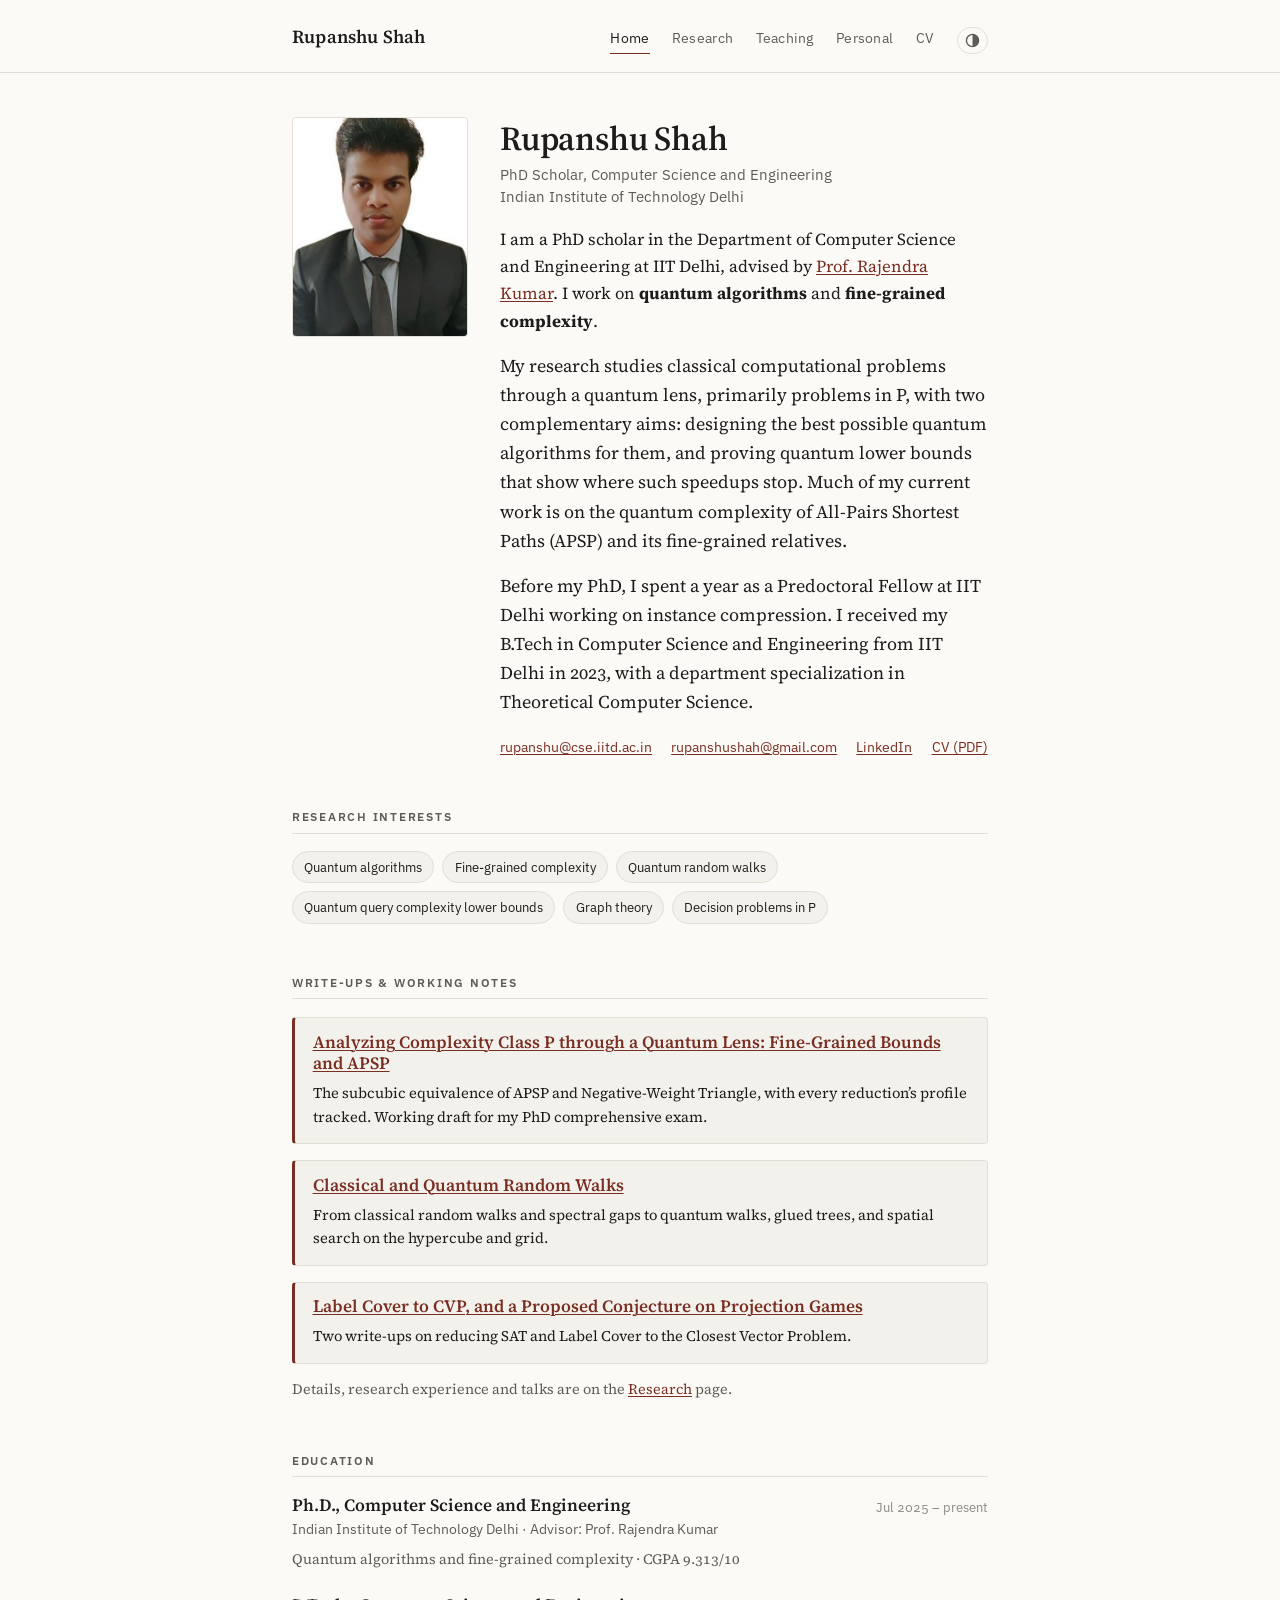
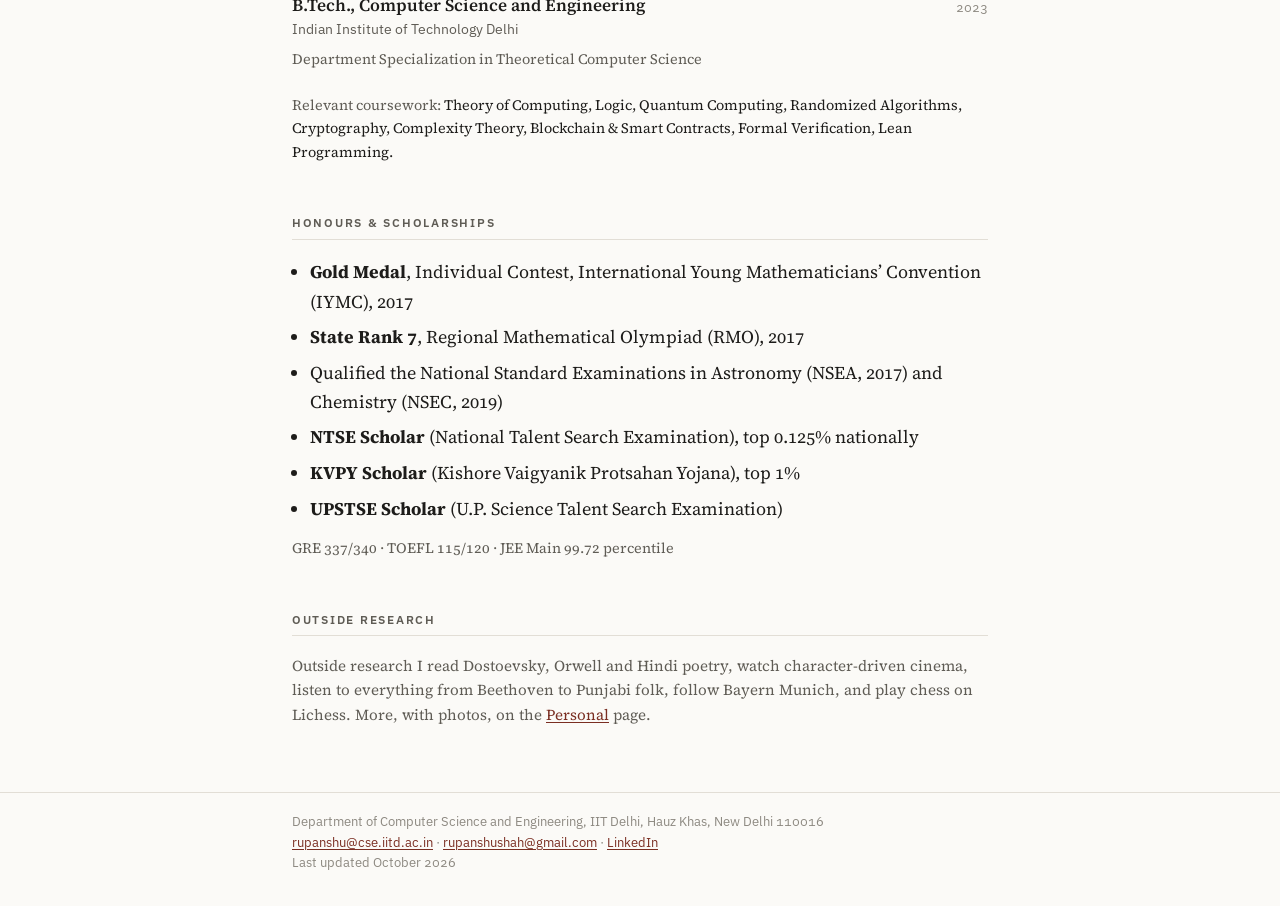
==== index.html @ e9de54a0 "Add light/dark toggle" ====
<!doctype html>
<html lang="en">
<head>
  <meta charset="utf-8">
  <meta name="viewport" content="width=device-width, initial-scale=1">
  <title>Rupanshu Shah</title>
  <meta name="description" content="Rupanshu Shah — PhD scholar in Computer Science and Engineering at IIT Delhi, working on quantum algorithms and fine-grained complexity.">
  <link rel="preconnect" href="https://fonts.googleapis.com">
  <link rel="preconnect" href="https://fonts.gstatic.com" crossorigin>
  <link href="https://fonts.googleapis.com/css2?family=IBM+Plex+Sans:wght@400;500;600&family=Source+Serif+4:ital,opsz,wght@0,8..60,400;0,8..60,600;1,8..60,400&display=swap" rel="stylesheet">
  <link rel="stylesheet" href="style.css">
    <script>
    try { var t = localStorage.getItem('theme'); if (t) document.documentElement.setAttribute('data-theme', t); } catch (e) {}
    function toggleTheme() {
      var root = document.documentElement;
      var now = root.getAttribute('data-theme') ||
        (window.matchMedia('(prefers-color-scheme: dark)').matches ? 'dark' : 'light');
      var next = (now === 'dark') ? 'light' : 'dark';
      root.setAttribute('data-theme', next);
      try { localStorage.setItem('theme', next); } catch (e) {}
    }
  </script>
</head>
<body>

<header class="site-header">
  <div class="wrap">
    <a class="site-name" href="index.html">Rupanshu Shah</a>
    <nav class="site-nav" aria-label="Main">
      <a href="index.html" aria-current="page">Home</a>
      <a href="research.html">Research</a>
      <a href="teaching.html">Teaching</a>
      <a href="personal.html">Personal</a>
      <a href="https://drive.google.com/file/d/106u8pG3OrUoVpdSYfX71KUz9zcM5SKd-/view?usp=sharing">CV</a>
            <button class="theme-toggle" type="button" onclick="toggleTheme()" aria-label="Switch between light and dark mode" title="Light / dark"><svg width="15" height="15" viewBox="0 0 16 16" aria-hidden="true"><circle cx="8" cy="8" r="6.5" fill="none" stroke="currentColor" stroke-width="1.5"/><path d="M8 1.5a6.5 6.5 0 0 1 0 13z" fill="currentColor"/></svg></button>
    </nav>
  </div>
</header>

<main class="wrap">

  <!-- ============ Intro ============ -->
  <section class="intro" aria-label="Introduction">
    <div class="photo">
      <!-- TODO: save a professional photo as photo.jpg in this folder (portrait, roughly 4:5). -->
      <img src="photo.jpg" alt="Portrait of Rupanshu Shah" onerror="this.remove()">
      <span class="photo-fallback">Photo<br>(photo.jpg)</span>
    </div>

    <div>
      <h1>Rupanshu Shah</h1>
      <p class="role">
        PhD Scholar, Computer Science and Engineering<br>
        Indian Institute of Technology Delhi
      </p>

      <p class="lede">
        I am a PhD scholar in the Department of Computer Science and Engineering at
        IIT Delhi, advised by <a href="https://k-rajendra.github.io/">Prof. Rajendra Kumar</a>.
        I work on <strong>quantum algorithms</strong> and <strong>fine-grained complexity</strong>.
      </p>
      <p>
        My research studies classical computational problems through a quantum lens,
        primarily problems in P, with two complementary aims: designing the best possible
        quantum algorithms for them, and proving quantum lower bounds that show where such
        speedups stop. Much of my current work is on the quantum complexity of
        All-Pairs Shortest Paths (APSP) and its fine-grained relatives.
      </p>
      <p>
        Before my PhD, I spent a year as a Predoctoral Fellow at IIT Delhi working on
        instance compression. I received my B.Tech in Computer Science and Engineering
        from IIT Delhi in 2023, with a department specialization in Theoretical Computer Science.
      </p>

      <ul class="contact-links">
        <li><a href="mailto:rupanshu@cse.iitd.ac.in">rupanshu@cse.iitd.ac.in</a></li>
        <li><a href="mailto:rupanshushah@gmail.com">rupanshushah@gmail.com</a></li>
        <li><a href="https://www.linkedin.com/in/rupanshu-shah">LinkedIn</a></li>
        <li><a href="https://drive.google.com/file/d/106u8pG3OrUoVpdSYfX71KUz9zcM5SKd-/view?usp=sharing">CV (PDF)</a></li>
      </ul>
    </div>
  </section>

  <!-- ============ Research interests ============ -->
  <section aria-labelledby="interests-h">
    <h2 id="interests-h">Research Interests</h2>
    <ul class="tags">
      <li>Quantum algorithms</li>
      <li>Fine-grained complexity</li>
      <li>Quantum random walks</li>
      <li>Quantum query complexity lower bounds</li>
      <li>Graph theory</li>
      <li>Decision problems in P</li>
    </ul>
  </section>

  <!-- ============ Write-ups (short; full versions on research.html) ============ -->
  <section aria-labelledby="writeups-h">
    <h2 id="writeups-h">Write-ups &amp; Working Notes</h2>
    <ul class="writeups compact">
      <li class="writeup">
        <h3><a href="files/apsp-fine-grained-bounds.pdf">Analyzing Complexity Class P through a Quantum Lens: Fine-Grained Bounds and APSP</a></h3>
        <p>The subcubic equivalence of APSP and Negative-Weight Triangle, with every reduction’s profile tracked. Working draft for my PhD comprehensive exam.</p>
      </li>
      <li class="writeup">
        <h3><a href="files/classical-and-quantum-random-walks.pdf">Classical and Quantum Random Walks</a></h3>
        <p>From classical random walks and spectral gaps to quantum walks, glued trees, and spatial search on the hypercube and grid.</p>
      </li>
      <li class="writeup">
        <h3><a href="research.html#instance-compression">Label Cover to CVP, and a Proposed Conjecture on Projection Games</a></h3>
        <p>Two write-ups on reducing SAT and Label Cover to the Closest Vector Problem.</p>
      </li>
    </ul>
    <p class="small muted" style="margin-top:.9rem">
      Details, research experience and talks are on the <a href="research.html">Research</a> page.
    </p>
  </section>

  <!-- ============ Education ============ -->
  <section aria-labelledby="education-h">
    <h2 id="education-h">Education</h2>
    <ol class="entries">
      <li class="entry">
        <div>
          <h3>Ph.D., Computer Science and Engineering</h3>
          <p class="where">Indian Institute of Technology Delhi · Advisor: Prof. Rajendra Kumar</p>
          <p class="small muted">Quantum algorithms and fine-grained complexity · CGPA 9.313/10</p>
        </div>
        <span class="when">Jul 2025 – present</span>
      </li>
      <li class="entry">
        <div>
          <h3>B.Tech., Computer Science and Engineering</h3>
          <p class="where">Indian Institute of Technology Delhi</p>
          <p class="small muted">Department Specialization in Theoretical Computer Science</p>
        </div>
        <span class="when">2023</span>
      </li>
    </ol>

    <p class="small" style="margin-top:1.4rem">
      <span class="muted">Relevant coursework:</span>
      Theory of Computing, Logic, Quantum Computing, Randomized Algorithms, Cryptography,
      Complexity Theory, Blockchain &amp; Smart Contracts, Formal Verification, Lean Programming.
    </p>
  </section>

  <!-- ============ Honours ============ -->
  <section aria-labelledby="honours-h">
    <h2 id="honours-h">Honours &amp; Scholarships</h2>
    <ul class="plain">
      <li><strong>Gold Medal</strong>, Individual Contest, International Young Mathematicians’ Convention (IYMC), 2017</li>
      <li><strong>State Rank 7</strong>, Regional Mathematical Olympiad (RMO), 2017</li>
      <li>Qualified the National Standard Examinations in Astronomy (NSEA, 2017) and Chemistry (NSEC, 2019)</li>
      <li><strong>NTSE Scholar</strong> (National Talent Search Examination), top 0.125% nationally</li>
      <li><strong>KVPY Scholar</strong> (Kishore Vaigyanik Protsahan Yojana), top 1%</li>
      <li><strong>UPSTSE Scholar</strong> (U.P. Science Talent Search Examination)</li>
    </ul>
    <p class="small muted" style="margin-top:.9rem">
      GRE 337/340 · TOEFL 115/120 · JEE Main 99.72 percentile
    </p>
  </section>

  <!-- ============ Outside research (kept brief) ============ -->
  <section class="interests" aria-labelledby="outside-h">
    <h2 id="outside-h">Outside Research</h2>
    <p>
      Outside research I read Dostoevsky, Orwell and Hindi poetry, watch character-driven cinema,
      listen to everything from Beethoven to Punjabi folk, follow Bayern Munich, and play chess on Lichess.
      More, with photos, on the <a href="personal.html">Personal</a> page.
    </p>
  </section>

</main>

<footer class="site-footer">
  <div class="wrap">
    Department of Computer Science and Engineering, IIT Delhi, Hauz Khas, New Delhi 110016<br>
    <a href="mailto:rupanshu@cse.iitd.ac.in">rupanshu@cse.iitd.ac.in</a> ·
    <a href="mailto:rupanshushah@gmail.com">rupanshushah@gmail.com</a> ·
    <a href="https://www.linkedin.com/in/rupanshu-shah">LinkedIn</a>
    <!-- TODO: update the date below whenever you edit the site -->
    <br>Last updated October 2026
  </div>
</footer>

</body>
</html>
---- style.css ----
/* ==========================================================
   Rupanshu Shah — academic site
   One stylesheet shared by index.html, research.html, teaching.html
   ========================================================== */

:root {
  --bg: #fbfaf7;
  --surface: #f3f1ec;
  --text: #1d1c1a;
  --muted: #5f5c55;
  --faint: #8d8981;
  --rule: #e2ded6;
  --accent: #7a2e22;        /* deep oxblood */
  --accent-soft: #f2e6e2;
  --todo: #b45309;
  --serif: "Source Serif 4", "Source Serif Pro", Georgia, "Times New Roman", serif;
  --sans: "IBM Plex Sans", -apple-system, "Segoe UI", Helvetica, Arial, sans-serif;
  --mono: "IBM Plex Mono", ui-monospace, Menlo, Consolas, monospace;
}

@media (prefers-color-scheme: dark) {
  :root[data-theme="dark"] {
    --bg: #161514;
    --surface: #1f1e1c;
    --text: #e9e6e0;
    --muted: #aaa59c;
    --faint: #7c776f;
    --rule: #34322e;
    --accent: #e09a8b;
    --accent-soft: #2c211e;
    --todo: #f0a54a;
}

@media (prefers-color-scheme: dark) {
  :root:not([data-theme="light"]) {
    --bg: #161514;
    --surface: #1f1e1c;
    --text: #e9e6e0;
    --muted: #aaa59c;
    --faint: #7c776f;
    --rule: #34322e;
    --accent: #e09a8b;
    --accent-soft: #2c211e;
    --todo: #f0a54a;
  }
}
}

*, *::before, *::after { box-sizing: border-box; }

html { -webkit-text-size-adjust: 100%; }

body {
  margin: 0;
  background: var(--bg);
  color: var(--text);
  font-family: var(--serif);
  font-size: 18px;
  line-height: 1.62;
  font-feature-settings: "kern", "liga", "onum";
}

.wrap {
  max-width: 46rem;
  margin: 0 auto;
  padding-left: 1.25rem;
  padding-right: 1.25rem;
}

/* ---------- Header / navigation ---------- */

.site-header {
  border-bottom: 1px solid var(--rule);
}
.site-header .wrap {
  display: flex;
  flex-wrap: wrap;
  align-items: baseline;
  justify-content: space-between;
  gap: .5rem 1.5rem;
  padding-top: 1.4rem;
  padding-bottom: 1.1rem;
}
.site-name {
  font-family: var(--serif);
  font-size: 1.15rem;
  font-weight: 600;
  letter-spacing: .01em;
  color: var(--text);
  text-decoration: none;
}
.site-nav {
  display: flex;
  flex-wrap: wrap;
  gap: .25rem 1.4rem;
  font-family: var(--sans);
  font-size: .85rem;
  letter-spacing: .02em;
}
.site-nav a {
  color: var(--muted);
  text-decoration: none;
  padding-bottom: 2px;
  border-bottom: 1px solid transparent;
}
.site-nav a:hover { color: var(--text); }
.site-nav a[aria-current="page"] {
  color: var(--text);
  border-bottom-color: var(--accent);
}

/* ---------- Typography ---------- */

main { padding: 2.75rem 0 3rem; }

h1, h2, h3 { font-weight: 600; line-height: 1.25; }

h1 {
  font-size: 2.1rem;
  margin: 0 0 .35rem;
  letter-spacing: -.005em;
}

h2 {
  font-family: var(--sans);
  font-size: .78rem;
  font-weight: 600;
  text-transform: uppercase;
  letter-spacing: .14em;
  color: var(--muted);
  margin: 3.2rem 0 1.1rem;
  padding-bottom: .5rem;
  border-bottom: 1px solid var(--rule);
}

h3 {
  font-size: 1.08rem;
  margin: 0;
}

p { margin: 0 0 1rem; }

a { color: var(--accent); text-decoration-thickness: 1px; text-underline-offset: 2px; }
a:hover { text-decoration-thickness: 2px; }

em { font-style: italic; }
.muted { color: var(--muted); }
.small { font-size: .9rem; }

.lede { font-size: 1.05rem; }

/* ---------- Home: intro block ---------- */

.intro {
  display: grid;
  grid-template-columns: 11rem 1fr;
  gap: 2rem;
  align-items: start;
}
.photo {
  width: 11rem;
  aspect-ratio: 4 / 5;
  border-radius: 4px;
  overflow: hidden;
  background: var(--surface);
  border: 1px solid var(--rule);
  position: relative;
}
.photo img {
  width: 100%;
  height: 100%;
  object-fit: cover;
  display: block;
  position: relative;
  z-index: 1;
}
.photo .photo-fallback {
  position: absolute;
  inset: 0;
  display: grid;
  place-items: center;
  font-family: var(--sans);
  font-size: .72rem;
  letter-spacing: .08em;
  text-transform: uppercase;
  color: var(--faint);
  text-align: center;
  padding: 1rem;
}
.role {
  font-family: var(--sans);
  font-size: .92rem;
  color: var(--muted);
  line-height: 1.5;
  margin: 0 0 1.1rem;
}
.contact-links {
  display: flex;
  flex-wrap: wrap;
  gap: .35rem 1.2rem;
  font-family: var(--sans);
  font-size: .85rem;
  margin: 1.2rem 0 0;
  padding: 0;
  list-style: none;
}

/* ---------- Interest tags ---------- */

.tags {
  display: flex;
  flex-wrap: wrap;
  gap: .5rem;
  list-style: none;
  padding: 0;
  margin: 0;
}
.tags li {
  font-family: var(--sans);
  font-size: .82rem;
  padding: .28rem .7rem;
  border: 1px solid var(--rule);
  border-radius: 999px;
  background: var(--surface);
  color: var(--text);
}

/* ---------- Generic entry lists (experience, education, teaching) ---------- */

.entries { list-style: none; margin: 0; padding: 0; }
.entry {
  display: grid;
  grid-template-columns: 1fr auto;
  column-gap: 1.5rem;
  padding: 0 0 1.5rem;
}
.entry:last-child { padding-bottom: 0; }
.entry .when {
  font-family: var(--sans);
  font-size: .8rem;
  color: var(--faint);
  white-space: nowrap;
  padding-top: .2rem;
}
.entry .where {
  font-family: var(--sans);
  font-size: .88rem;
  color: var(--muted);
  margin: .1rem 0 .45rem;
}
.entry ul {
  margin: .3rem 0 0;
  padding-left: 1.1rem;
}
.entry ul li { margin-bottom: .3rem; }
.entry > div > p:last-child { margin-bottom: 0; }

/* ---------- Write-ups (featured) ---------- */

.writeups { list-style: none; margin: 0; padding: 0; display: grid; gap: 1rem; }
.writeup {
  border: 1px solid var(--rule);
  border-left: 3px solid var(--accent);
  border-radius: 4px;
  padding: 1.1rem 1.25rem 1.15rem;
  background: var(--surface);
}
.writeup .kind {
  font-family: var(--sans);
  font-size: .72rem;
  text-transform: uppercase;
  letter-spacing: .12em;
  color: var(--faint);
  margin: 0 0 .3rem;
}
.writeup h3 { margin-bottom: .45rem; }
.writeup p { margin-bottom: .6rem; font-size: .96rem; }
.writeup .links {
  font-family: var(--sans);
  font-size: .85rem;
  display: flex;
  flex-wrap: wrap;
  gap: .3rem 1.2rem;
  margin: 0;
  padding: 0;
  list-style: none;
}

/* Compact version used on the home page */
.writeups.compact .writeup { padding: .85rem 1.1rem; }
.writeups.compact .writeup p { font-size: .92rem; margin-bottom: 0; }

/* ---------- Toolkit table ---------- */

.toolkit { display: grid; gap: .9rem; margin: 0; }
.toolkit div { display: grid; grid-template-columns: 12rem 1fr; gap: 1rem; }
.toolkit dt {
  font-family: var(--sans);
  font-size: .85rem;
  font-weight: 600;
  color: var(--muted);
  padding-top: .15rem;
}
.toolkit dd { margin: 0; }

/* ---------- Honours ---------- */

.plain { margin: 0; padding-left: 1.1rem; }
.plain li { margin-bottom: .4rem; }

/* ---------- Interests (deliberately quiet) ---------- */

.interests p { font-size: .95rem; color: var(--muted); }

/* ---------- Footer ---------- */

.site-footer {
  border-top: 1px solid var(--rule);
  font-family: var(--sans);
  font-size: .8rem;
  color: var(--faint);
}
.site-footer .wrap { padding-top: 1.2rem; padding-bottom: 2rem; }

/* ---------- Placeholders: anything still to be filled in ----------
   Any link whose href begins with "TODO" is drawn with a dashed
   amber underline and a "link pending" note, so nothing unfinished
   can go live unnoticed. Replace the href and the styling disappears. */

a[href^="TODO"] {
  color: var(--todo);
  text-decoration: underline dashed;
}
a[href^="TODO"]::after {
  content: " (link pending)";
  font-size: .8em;
  opacity: .85;
}
.todo {
  color: var(--todo);
  font-family: var(--sans);
  font-size: .85em;
}

/* ---------- Small screens ---------- */

@media (max-width: 640px) {
  body { font-size: 17px; }
  main { padding-top: 2rem; }
  h1 { font-size: 1.75rem; }
  .intro { grid-template-columns: 1fr; gap: 1.25rem; }
  .photo { width: 8.5rem; }
  .entry { grid-template-columns: 1fr; }
  .entry .when { order: -1; padding-top: 0; margin-bottom: .1rem; }
  .toolkit div { grid-template-columns: 1fr; gap: .1rem; }
}

@media print {
  .site-nav, .site-footer { display: none; }
  body { background: #fff; color: #000; font-size: 11pt; }
  a { color: #000; }
}

/* ==========================================================
   Illustrated research directions (research.html)
   ========================================================== */

.illustrated { list-style: none; margin: 0; padding: 0; display: grid; gap: 2.2rem; }
.illustrated li { display: grid; grid-template-columns: 9.5rem 1fr; gap: 1.6rem; align-items: start; }
.illustrated figure { margin: .3rem 0 0; }
.illustrated svg { width: 100%; height: auto; display: block; color: var(--text); }
.illustrated figcaption {
  font-family: var(--sans);
  font-size: .72rem;
  line-height: 1.4;
  color: var(--faint);
  margin-top: .45rem;
  text-align: center;
}
.illustrated h3 { margin-bottom: .35rem; }
.illustrated p { margin: 0; }
.svg-accent { color: var(--accent); }
.svg-muted { color: var(--faint); }

/* ==========================================================
   Personal page
   ========================================================== */

.gallery {
  list-style: none;
  margin: 0;
  padding: 0;
  display: grid;
  grid-template-columns: repeat(auto-fill, minmax(12.5rem, 1fr));
  gap: .9rem;
}
.gallery figure { margin: 0; }
.gallery a { display: block; border-radius: 4px; overflow: hidden; border: 1px solid var(--rule); background: var(--surface); }
.gallery img {
  width: 100%;
  aspect-ratio: 3 / 4;
  object-fit: cover;
  display: block;
  transition: transform .4s ease;
}
.gallery a:hover img { transform: scale(1.03); }
.gallery figcaption {
  font-family: var(--sans);
  font-size: .78rem;
  color: var(--muted);
  margin-top: .4rem;
  text-align: center;
}
.gallery figcaption:empty { display: none; }

.shelf {
  display: grid;
  grid-template-columns: 11rem 1fr;
  gap: 1.5rem;
  padding: 1.6rem 0;
  border-top: 1px solid var(--rule);
}
.shelf:first-of-type { border-top: 0; padding-top: .4rem; }
.shelf-head h2 {
  margin: 0 0 .4rem;
  padding: 0;
  border: 0;
  color: var(--accent);
}
.shelf-head p {
  font-size: .92rem;
  font-style: italic;
  color: var(--muted);
  margin: 0;
  line-height: 1.45;
}
.shelf dl { margin: 0; display: grid; gap: .85rem; }
.shelf dt {
  font-family: var(--sans);
  font-size: .74rem;
  text-transform: uppercase;
  letter-spacing: .1em;
  color: var(--faint);
  margin-bottom: .15rem;
}
.shelf dd { margin: 0; line-height: 1.55; }
.dotlist { list-style: none; margin: 0; padding: 0; display: inline; }
.dotlist li { display: inline; }
.dotlist li:not(:last-child)::after { content: " · "; color: var(--faint); }
.note { color: var(--muted); font-size: .92em; }

@media (max-width: 640px) {
  .illustrated li { grid-template-columns: 1fr; gap: .6rem; }
  .illustrated figure { max-width: 12rem; }
  .shelf { grid-template-columns: 1fr; gap: .8rem; }
  .gallery { grid-template-columns: repeat(2, 1fr); gap: .6rem; }
}

/* ---------- Light/dark switch ---------- */
.theme-toggle {
  font-family: var(--sans);
  font-size: .9rem;
  line-height: 1;
  color: var(--muted);
  background: none;
  border: 1px solid var(--rule);
  border-radius: 999px;
  padding: .3rem .45rem;
  cursor: pointer;
  display: inline-flex;
  align-items: center;
  align-self: center;
}
.theme-toggle:hover { color: var(--text); border-color: var(--muted); }
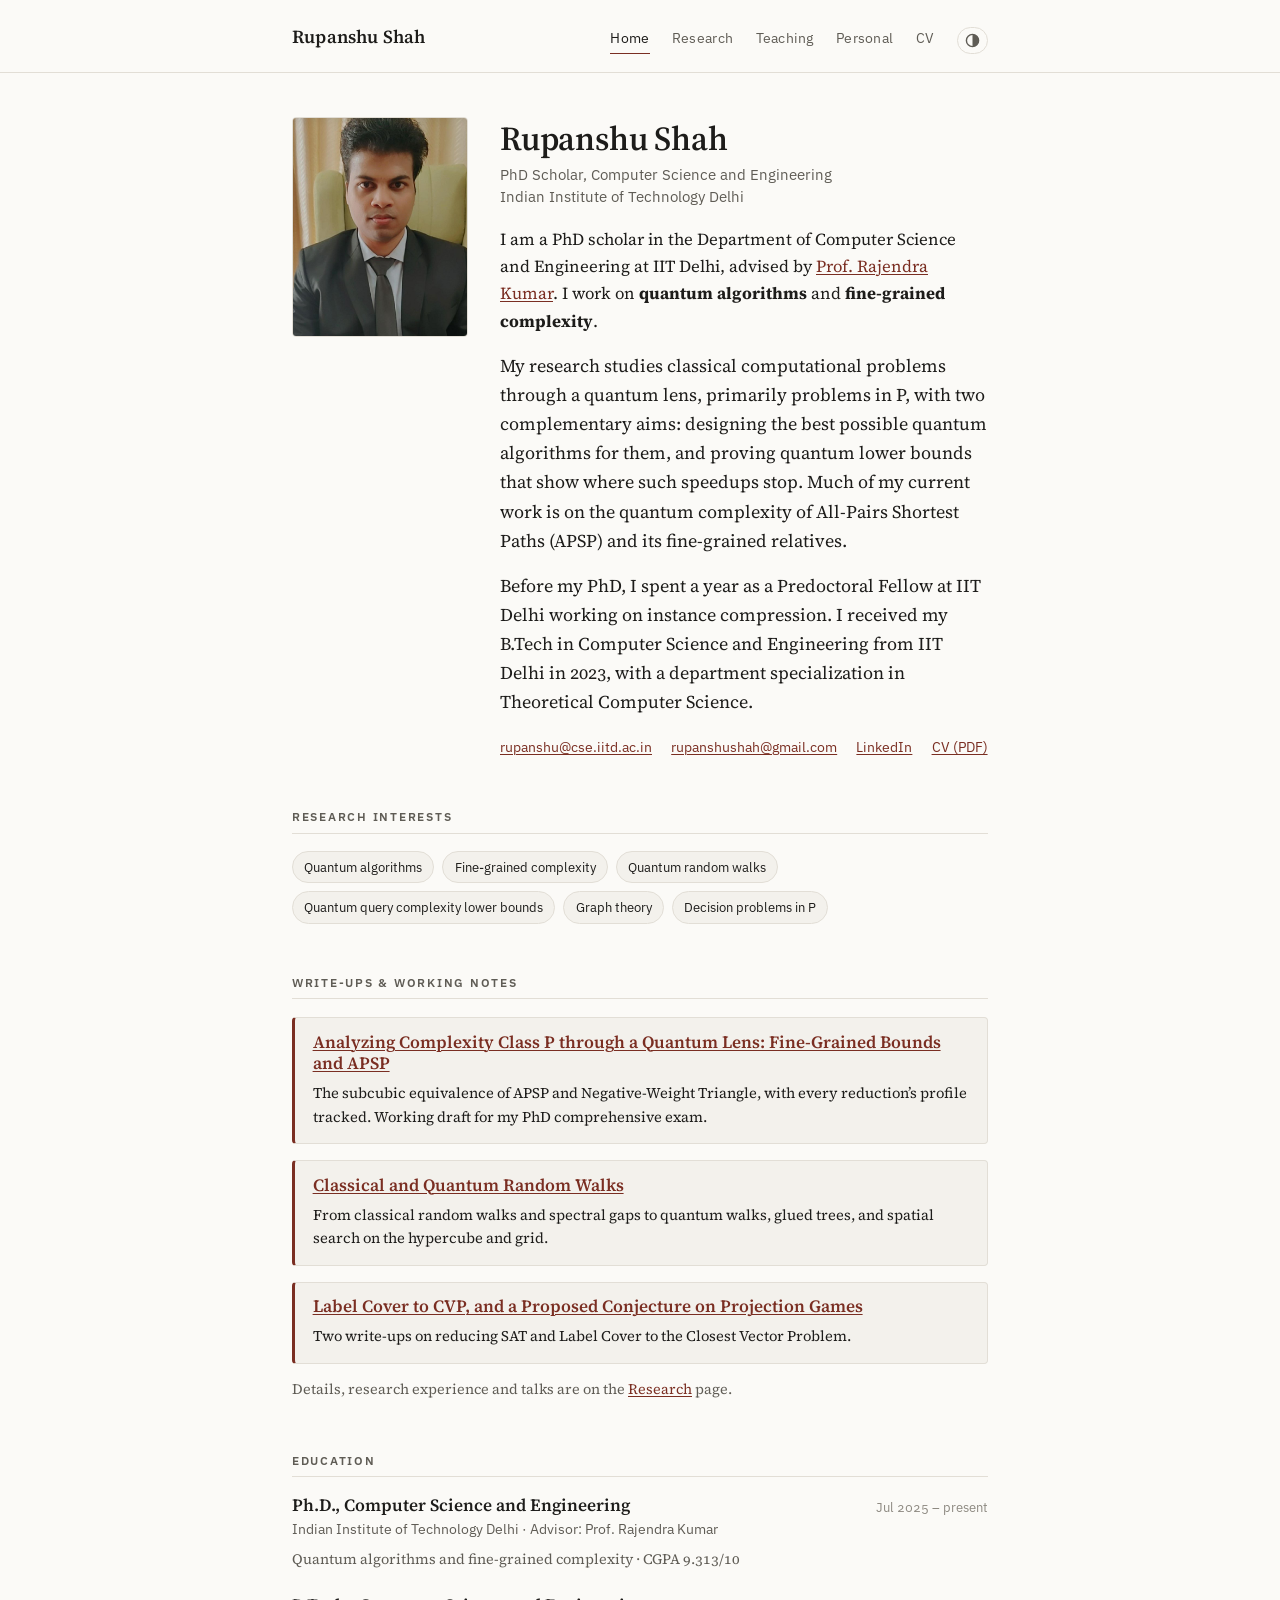
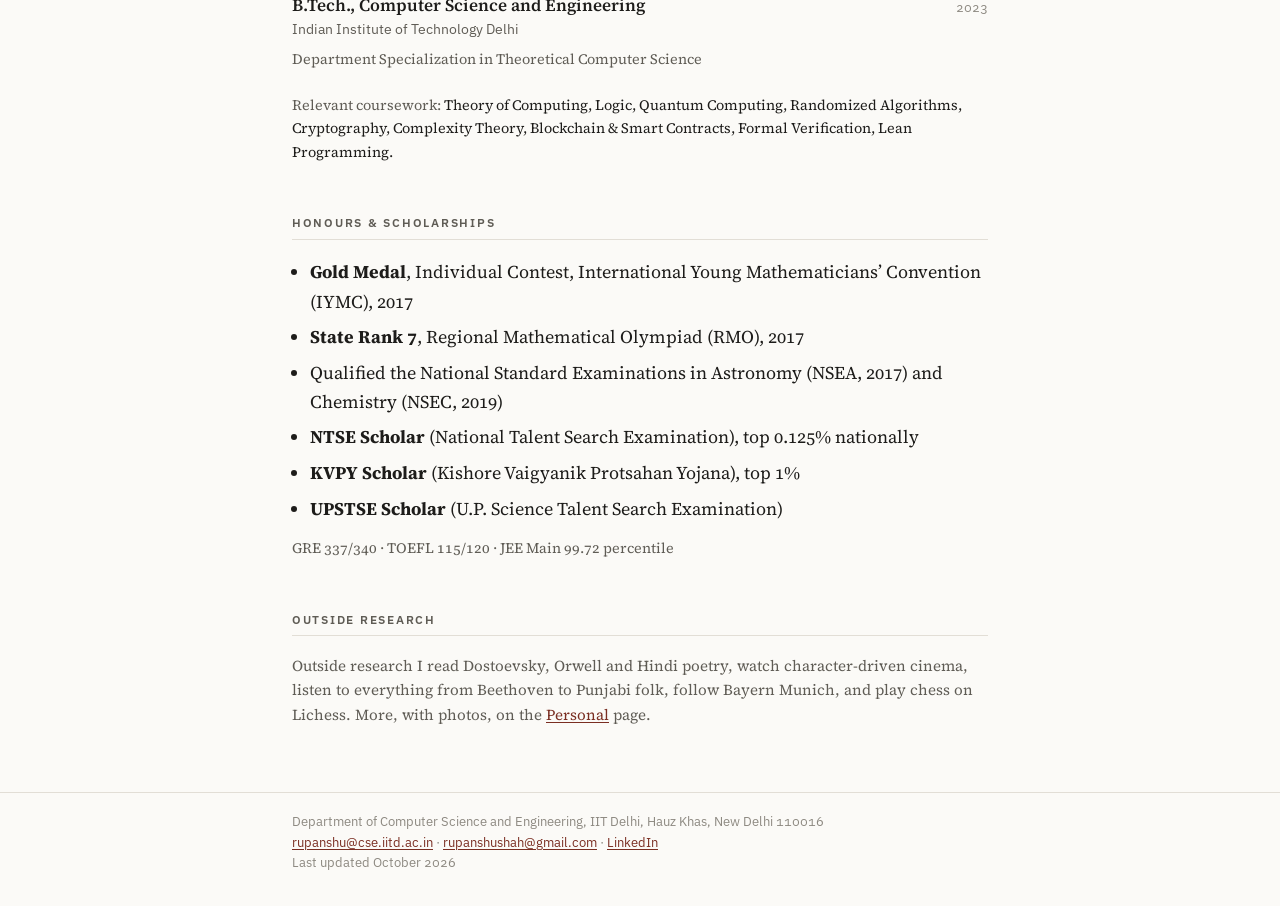
==== commit e4cdc4a5: "Update index.html" ====
--- a/index.html
+++ b/index.html
@@ -5,10 +5,18 @@
   <meta name="viewport" content="width=device-width, initial-scale=1">
   <title>Rupanshu Shah</title>
   <meta name="description" content="Rupanshu Shah — PhD scholar in Computer Science and Engineering at IIT Delhi, working on quantum algorithms and fine-grained complexity.">
+  <meta property="og:title" content="Rupanshu Shah">
+  <meta property="og:description" content="PhD scholar in Computer Science and Engineering at IIT Delhi, working on quantum algorithms, quantum walks and fine-grained complexity.">
+  <meta property="og:image" content="https://rupanshushah.github.io/share-card.jpg">
+  <meta property="og:image:width" content="1200">
+  <meta property="og:image:height" content="630">
+  <meta property="og:url" content="https://rupanshushah.github.io/">
+  <meta property="og:type" content="profile">
   <link rel="preconnect" href="https://fonts.googleapis.com">
   <link rel="preconnect" href="https://fonts.gstatic.com" crossorigin>
   <link href="https://fonts.googleapis.com/css2?family=IBM+Plex+Sans:wght@400;500;600&family=Source+Serif+4:ital,opsz,wght@0,8..60,400;0,8..60,600;1,8..60,400&display=swap" rel="stylesheet">
   <link rel="stylesheet" href="style.css">
+  <link rel="icon" href="favicon.svg" type="image/svg+xml">
     <script>
     try { var t = localStorage.getItem('theme'); if (t) document.documentElement.setAttribute('data-theme', t); } catch (e) {}
     function toggleTheme() {
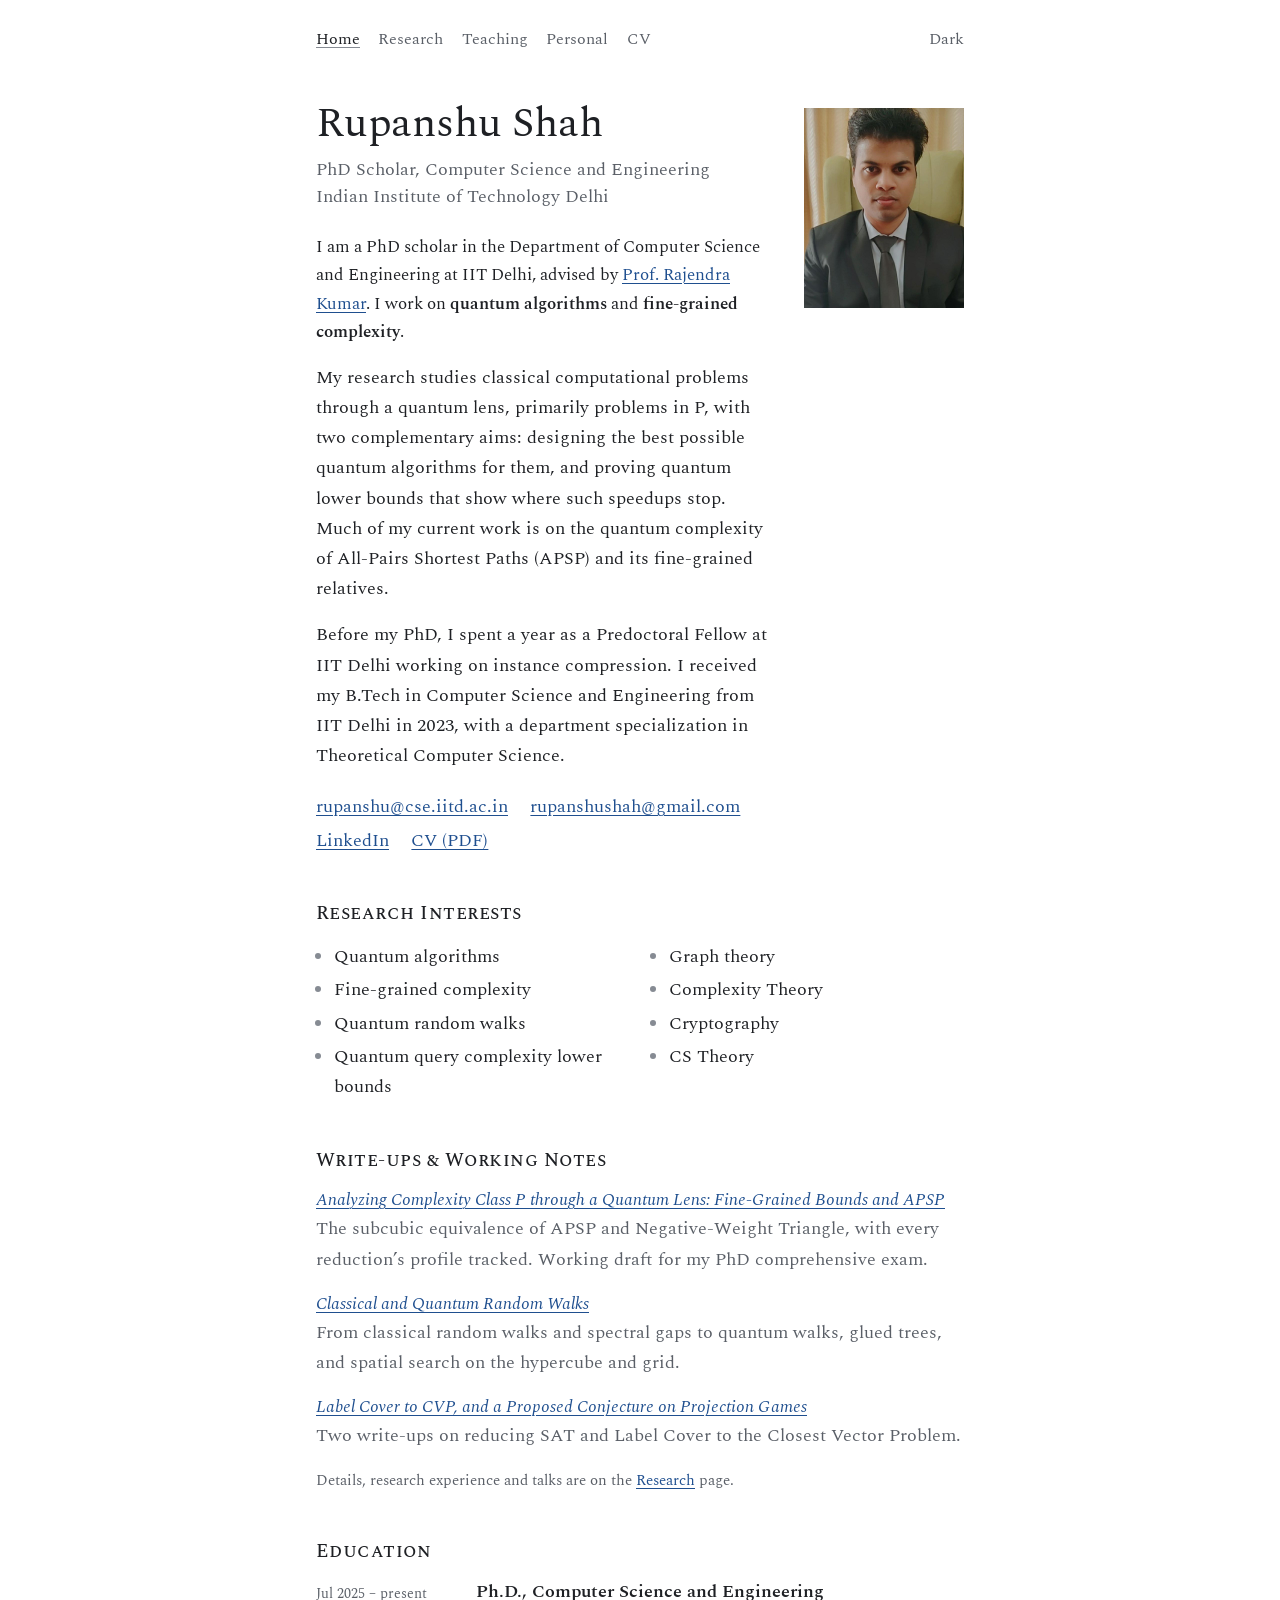
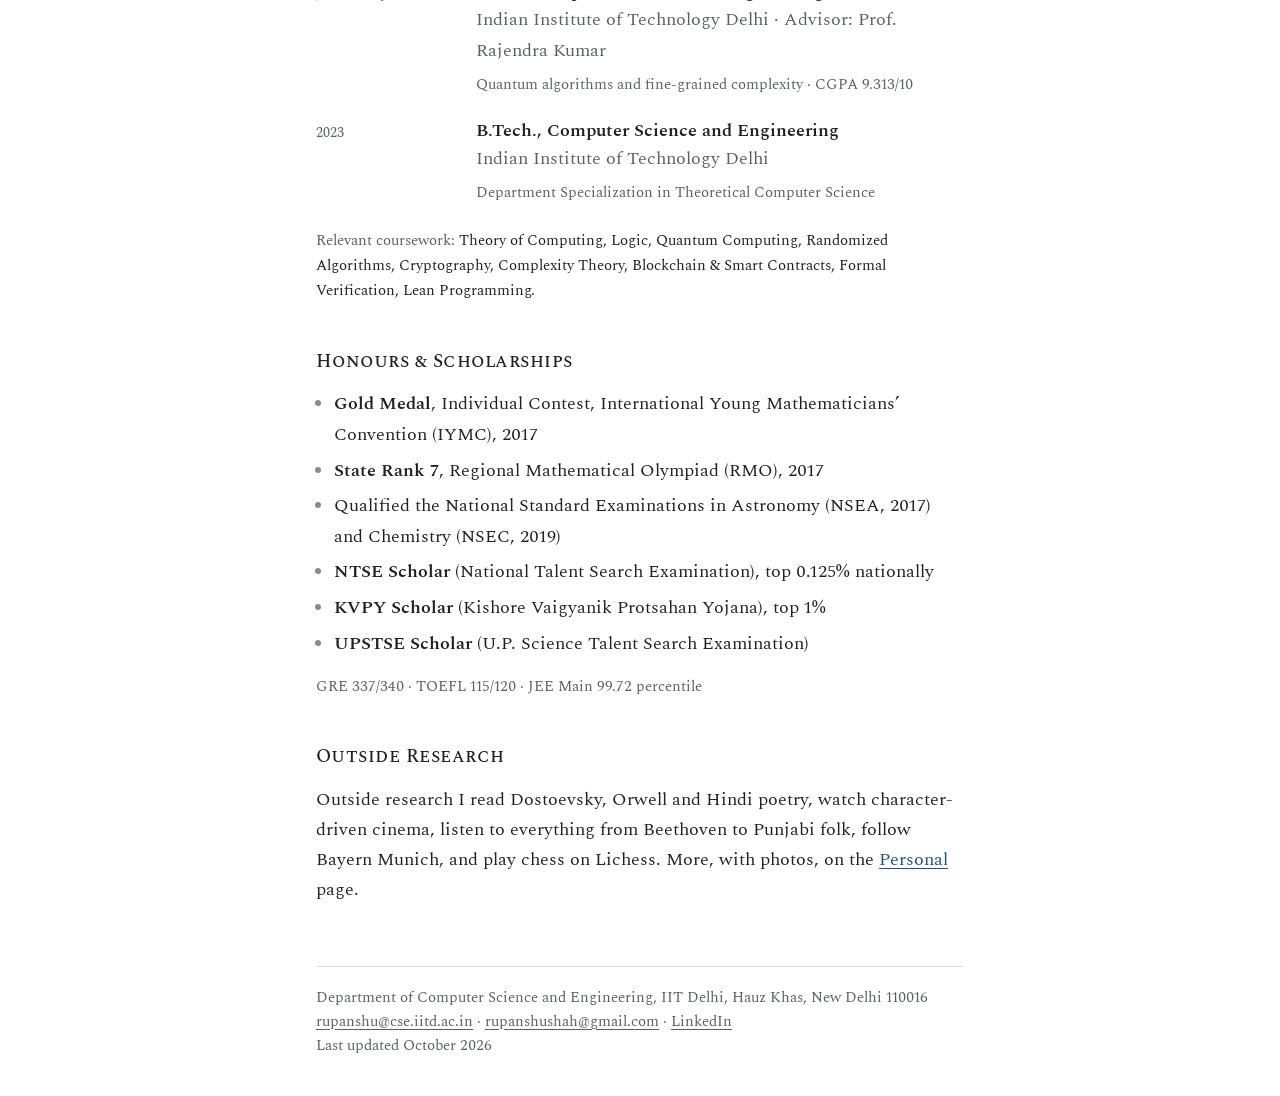
==== commit 722d3705: "Add files via upload Version 2" ====
--- a/index.html
+++ b/index.html
@@ -4,48 +4,51 @@
   <meta charset="utf-8">
   <meta name="viewport" content="width=device-width, initial-scale=1">
   <title>Rupanshu Shah</title>
-  <meta name="description" content="Rupanshu Shah — PhD scholar in Computer Science and Engineering at IIT Delhi, working on quantum algorithms and fine-grained complexity.">
+  <meta name="description" content="Rupanshu Shah, PhD scholar in Computer Science and Engineering at IIT Delhi, working on quantum algorithms and fine-grained complexity.">
+  <meta property="og:type" content="website">
   <meta property="og:title" content="Rupanshu Shah">
-  <meta property="og:description" content="PhD scholar in Computer Science and Engineering at IIT Delhi, working on quantum algorithms, quantum walks and fine-grained complexity.">
+  <meta property="og:description" content="Rupanshu Shah, PhD scholar in Computer Science and Engineering at IIT Delhi, working on quantum algorithms and fine-grained complexity.">
+  <meta property="og:url" content="https://rupanshushah.github.io/">
   <meta property="og:image" content="https://rupanshushah.github.io/share-card.jpg">
-  <meta property="og:image:width" content="1200">
-  <meta property="og:image:height" content="630">
-  <meta property="og:url" content="https://rupanshushah.github.io/">
-  <meta property="og:type" content="profile">
-  <link rel="preconnect" href="https://fonts.googleapis.com">
-  <link rel="preconnect" href="https://fonts.gstatic.com" crossorigin>
-  <link href="https://fonts.googleapis.com/css2?family=IBM+Plex+Sans:wght@400;500;600&family=Source+Serif+4:ital,opsz,wght@0,8..60,400;0,8..60,600;1,8..60,400&display=swap" rel="stylesheet">
+  <meta name="twitter:card" content="summary_large_image">
+  <link rel="preload" href="fonts/spectral-latin-400-normal.woff2" as="font" type="font/woff2" crossorigin>
   <link rel="stylesheet" href="style.css">
   <link rel="icon" href="favicon.svg" type="image/svg+xml">
-    <script>
+  <script>
     try { var t = localStorage.getItem('theme'); if (t) document.documentElement.setAttribute('data-theme', t); } catch (e) {}
+    function currentTheme() {
+      return document.documentElement.getAttribute('data-theme') ||
+        (window.matchMedia('(prefers-color-scheme: dark)').matches ? 'dark' : 'light');
+    }
+    function labelTheme() {
+      var b = document.getElementById('theme-switch');
+      if (b) b.textContent = currentTheme() === 'dark' ? 'Light' : 'Dark';
+    }
     function toggleTheme() {
-      var root = document.documentElement;
-      var now = root.getAttribute('data-theme') ||
-        (window.matchMedia('(prefers-color-scheme: dark)').matches ? 'dark' : 'light');
-      var next = (now === 'dark') ? 'light' : 'dark';
-      root.setAttribute('data-theme', next);
+      var next = currentTheme() === 'dark' ? 'light' : 'dark';
+      document.documentElement.setAttribute('data-theme', next);
       try { localStorage.setItem('theme', next); } catch (e) {}
+      labelTheme();
     }
+    document.addEventListener('DOMContentLoaded', labelTheme);
   </script>
 </head>
 <body>
 
-<header class="site-header">
-  <div class="wrap">
-    <a class="site-name" href="index.html">Rupanshu Shah</a>
-    <nav class="site-nav" aria-label="Main">
-      <a href="index.html" aria-current="page">Home</a>
-      <a href="research.html">Research</a>
-      <a href="teaching.html">Teaching</a>
-      <a href="personal.html">Personal</a>
-      <a href="https://drive.google.com/file/d/106u8pG3OrUoVpdSYfX71KUz9zcM5SKd-/view?usp=sharing">CV</a>
-            <button class="theme-toggle" type="button" onclick="toggleTheme()" aria-label="Switch between light and dark mode" title="Light / dark"><svg width="15" height="15" viewBox="0 0 16 16" aria-hidden="true"><circle cx="8" cy="8" r="6.5" fill="none" stroke="currentColor" stroke-width="1.5"/><path d="M8 1.5a6.5 6.5 0 0 1 0 13z" fill="currentColor"/></svg></button>
-    </nav>
-  </div>
+<div class="wrap">
+
+<header class="topline">
+  <nav aria-label="Main">
+    <a href="index.html" aria-current="page">Home</a>
+    <a href="research.html">Research</a>
+    <a href="teaching.html">Teaching</a>
+    <a href="personal.html">Personal</a>
+    <a href="files/rupanshu-shah-cv.pdf">CV</a>
+  </nav>
+  <button id="theme-switch" class="theme-switch" type="button" onclick="toggleTheme()" aria-label="Switch between light and dark mode">Dark</button>
 </header>
 
-<main class="wrap">
+<main>
 
   <!-- ============ Intro ============ -->
   <section class="intro" aria-label="Introduction">
@@ -84,7 +87,7 @@
         <li><a href="mailto:rupanshu@cse.iitd.ac.in">rupanshu@cse.iitd.ac.in</a></li>
         <li><a href="mailto:rupanshushah@gmail.com">rupanshushah@gmail.com</a></li>
         <li><a href="https://www.linkedin.com/in/rupanshu-shah">LinkedIn</a></li>
-        <li><a href="https://drive.google.com/file/d/106u8pG3OrUoVpdSYfX71KUz9zcM5SKd-/view?usp=sharing">CV (PDF)</a></li>
+        <li><a href="files/rupanshu-shah-cv.pdf">CV (PDF)</a></li>
       </ul>
     </div>
   </section>
@@ -98,7 +101,9 @@
       <li>Quantum random walks</li>
       <li>Quantum query complexity lower bounds</li>
       <li>Graph theory</li>
-      <li>Decision problems in P</li>
+      <li>Complexity Theory</li>
+      <li>Cryptography</li>
+      <li>CS Theory</li>
     </ul>
   </section>
 
@@ -181,16 +186,16 @@
 
 </main>
 
-<footer class="site-footer">
-  <div class="wrap">
+<footer class="colophon">
     Department of Computer Science and Engineering, IIT Delhi, Hauz Khas, New Delhi 110016<br>
     <a href="mailto:rupanshu@cse.iitd.ac.in">rupanshu@cse.iitd.ac.in</a> ·
     <a href="mailto:rupanshushah@gmail.com">rupanshushah@gmail.com</a> ·
     <a href="https://www.linkedin.com/in/rupanshu-shah">LinkedIn</a>
     <!-- TODO: update the date below whenever you edit the site -->
     <br>Last updated October 2026
-  </div>
 </footer>
+
+</div>
 
 </body>
 </html>
--- a/style.css
+++ b/style.css
@@ -1,390 +1,421 @@
 /* ==========================================================
-   Rupanshu Shah — academic site
-   One stylesheet shared by index.html, research.html, teaching.html
+   Rupanshu Shah, academic website
+   One stylesheet for every page. Fonts are hosted in fonts/
+   (Spectral and Spectral SC, SIL Open Font License).
    ========================================================== */
 
+/* ---------- Fonts ---------- */
+
+@font-face {
+  font-family: "Spectral";
+  font-style: normal;
+  font-weight: 400;
+  font-display: swap;
+  src: url("fonts/spectral-latin-400-normal.woff2") format("woff2");
+  unicode-range: U+0000-00FF, U+0131, U+0152-0153, U+02BB-02BC, U+02C6, U+02DA, U+02DC, U+0304, U+0308, U+0329, U+2000-206F, U+20AC, U+2122, U+2191, U+2193, U+2212, U+2215, U+FEFF, U+FFFD;
+}
+@font-face {
+  font-family: "Spectral";
+  font-style: normal;
+  font-weight: 400;
+  font-display: swap;
+  src: url("fonts/spectral-latin-ext-400-normal.woff2") format("woff2");
+  unicode-range: U+0100-02BA, U+02BD-02C5, U+02C7-02CC, U+02CE-02D7, U+02DD-02FF, U+1D00-1DBF, U+1E00-1E9F, U+1EF2-1EFF, U+2020, U+20A0-20AB, U+20AD-20C0, U+2113, U+2C60-2C7F, U+A720-A7FF;
+}
+@font-face {
+  font-family: "Spectral";
+  font-style: italic;
+  font-weight: 400;
+  font-display: swap;
+  src: url("fonts/spectral-latin-400-italic.woff2") format("woff2");
+  unicode-range: U+0000-00FF, U+0131, U+0152-0153, U+02BB-02BC, U+02C6, U+02DA, U+02DC, U+0304, U+0308, U+0329, U+2000-206F, U+20AC, U+2122, U+2191, U+2193, U+2212, U+2215, U+FEFF, U+FFFD;
+}
+@font-face {
+  font-family: "Spectral";
+  font-style: italic;
+  font-weight: 400;
+  font-display: swap;
+  src: url("fonts/spectral-latin-ext-400-italic.woff2") format("woff2");
+  unicode-range: U+0100-02BA, U+02BD-02C5, U+02C7-02CC, U+02CE-02D7, U+02DD-02FF, U+1D00-1DBF, U+1E00-1E9F, U+1EF2-1EFF, U+2020, U+20A0-20AB, U+20AD-20C0, U+2113, U+2C60-2C7F, U+A720-A7FF;
+}
+@font-face {
+  font-family: "Spectral";
+  font-style: normal;
+  font-weight: 600;
+  font-display: swap;
+  src: url("fonts/spectral-latin-600-normal.woff2") format("woff2");
+  unicode-range: U+0000-00FF, U+0131, U+0152-0153, U+02BB-02BC, U+02C6, U+02DA, U+02DC, U+0304, U+0308, U+0329, U+2000-206F, U+20AC, U+2122, U+2191, U+2193, U+2212, U+2215, U+FEFF, U+FFFD;
+}
+@font-face {
+  font-family: "Spectral";
+  font-style: normal;
+  font-weight: 600;
+  font-display: swap;
+  src: url("fonts/spectral-latin-ext-600-normal.woff2") format("woff2");
+  unicode-range: U+0100-02BA, U+02BD-02C5, U+02C7-02CC, U+02CE-02D7, U+02DD-02FF, U+1D00-1DBF, U+1E00-1E9F, U+1EF2-1EFF, U+2020, U+20A0-20AB, U+20AD-20C0, U+2113, U+2C60-2C7F, U+A720-A7FF;
+}
+@font-face {
+  font-family: "Spectral SC";
+  font-style: normal;
+  font-weight: 500;
+  font-display: swap;
+  src: url("fonts/spectral-sc-latin-500-normal.woff2") format("woff2");
+  unicode-range: U+0000-00FF, U+0131, U+0152-0153, U+02BB-02BC, U+02C6, U+02DA, U+02DC, U+0304, U+0308, U+0329, U+2000-206F, U+20AC, U+2122, U+2191, U+2193, U+2212, U+2215, U+FEFF, U+FFFD;
+}
+@font-face {
+  font-family: "Spectral SC";
+  font-style: normal;
+  font-weight: 500;
+  font-display: swap;
+  src: url("fonts/spectral-sc-latin-ext-500-normal.woff2") format("woff2");
+  unicode-range: U+0100-02BA, U+02BD-02C5, U+02C7-02CC, U+02CE-02D7, U+02DD-02FF, U+1D00-1DBF, U+1E00-1E9F, U+1EF2-1EFF, U+2020, U+20A0-20AB, U+20AD-20C0, U+2113, U+2C60-2C7F, U+A720-A7FF;
+}
+
+/* ---------- Colours: paper and ink ---------- */
+
 :root {
-  --bg: #fbfaf7;
-  --surface: #f3f1ec;
-  --text: #1d1c1a;
-  --muted: #5f5c55;
-  --faint: #8d8981;
-  --rule: #e2ded6;
-  --accent: #7a2e22;        /* deep oxblood */
-  --accent-soft: #f2e6e2;
-  --todo: #b45309;
-  --serif: "Source Serif 4", "Source Serif Pro", Georgia, "Times New Roman", serif;
-  --sans: "IBM Plex Sans", -apple-system, "Segoe UI", Helvetica, Arial, sans-serif;
-  --mono: "IBM Plex Mono", ui-monospace, Menlo, Consolas, monospace;
-}
-
-@media (prefers-color-scheme: dark) {
-  :root[data-theme="dark"] {
-    --bg: #161514;
-    --surface: #1f1e1c;
-    --text: #e9e6e0;
-    --muted: #aaa59c;
-    --faint: #7c776f;
-    --rule: #34322e;
-    --accent: #e09a8b;
-    --accent-soft: #2c211e;
-    --todo: #f0a54a;
-}
-
+  --paper:   #ffffff;
+  --ink:     #1e2024;
+  --muted:   #5a5f67;
+  --faint:   #868b93;
+  --rule:    #dde0e4;
+  --link:    #1f4f8f;   /* ink blue, from the CV's navy family */
+  --visited: #5b4488;
+  color-scheme: light;
+}
+:root[data-theme="dark"] {
+  --paper:   #17191d;
+  --ink:     #e3e3df;
+  --muted:   #a5a9b0;
+  --faint:   #7d828a;
+  --rule:    #30343a;
+  --link:    #94b5ea;
+  --visited: #bea9e6;
+  color-scheme: dark;
+}
 @media (prefers-color-scheme: dark) {
   :root:not([data-theme="light"]) {
-    --bg: #161514;
-    --surface: #1f1e1c;
-    --text: #e9e6e0;
-    --muted: #aaa59c;
-    --faint: #7c776f;
-    --rule: #34322e;
-    --accent: #e09a8b;
-    --accent-soft: #2c211e;
-    --todo: #f0a54a;
+    --paper:   #17191d;
+    --ink:     #e3e3df;
+    --muted:   #a5a9b0;
+    --faint:   #7d828a;
+    --rule:    #30343a;
+    --link:    #94b5ea;
+    --visited: #bea9e6;
+    color-scheme: dark;
   }
 }
-}
+
+/* ---------- Base ---------- */
 
 *, *::before, *::after { box-sizing: border-box; }
 
-html { -webkit-text-size-adjust: 100%; }
+html {
+  background: var(--paper);
+  -webkit-text-size-adjust: 100%;
+  text-size-adjust: 100%;
+}
 
 body {
   margin: 0;
-  background: var(--bg);
-  color: var(--text);
-  font-family: var(--serif);
-  font-size: 18px;
-  line-height: 1.62;
-  font-feature-settings: "kern", "liga", "onum";
+  background: var(--paper);
+  color: var(--ink);
+  font-family: "Spectral", Georgia, Cambria, "Times New Roman", serif;
+  font-size: 1.125rem;
+  line-height: 1.68;
+  font-variant-numeric: oldstyle-nums proportional-nums;
+  font-kerning: normal;
 }
 
 .wrap {
-  max-width: 46rem;
+  max-width: 43rem;
   margin: 0 auto;
-  padding-left: 1.25rem;
-  padding-right: 1.25rem;
-}
-
-/* ---------- Header / navigation ---------- */
-
-.site-header {
-  border-bottom: 1px solid var(--rule);
-}
-.site-header .wrap {
+  padding: 0 1.25rem;
+}
+
+p { margin: 0 0 1rem; }
+
+a {
+  color: var(--link);
+  text-decoration-line: underline;
+  text-decoration-thickness: 1px;
+  text-underline-offset: .17em;
+}
+a:visited { color: var(--visited); }
+a:hover { text-decoration-thickness: 2px; }
+
+:focus-visible {
+  outline: 2px solid var(--link);
+  outline-offset: 2px;
+  border-radius: 1px;
+}
+
+em { font-style: italic; }
+strong { font-weight: 600; }
+sup, sub { line-height: 0; }
+
+/* Arrows and other symbols Spectral does not include */
+.sym { font-family: "Cambria Math", "Segoe UI Symbol", "STIX Two Math", "DejaVu Sans", serif; font-size: .92em; }
+
+.muted { color: var(--muted); }
+.small { font-size: .94rem; }
+.lede { font-size: 1.06rem; }
+
+/* ---------- Top line: navigation and light/dark switch ---------- */
+
+.topline {
   display: flex;
   flex-wrap: wrap;
+  justify-content: space-between;
   align-items: baseline;
-  justify-content: space-between;
-  gap: .5rem 1.5rem;
-  padding-top: 1.4rem;
-  padding-bottom: 1.1rem;
-}
-.site-name {
-  font-family: var(--serif);
-  font-size: 1.15rem;
-  font-weight: 600;
-  letter-spacing: .01em;
-  color: var(--text);
-  text-decoration: none;
-}
-.site-nav {
+  gap: .4rem 1.5rem;
+  padding-top: 1.6rem;
+  font-size: 1rem;
+}
+.topline nav {
   display: flex;
   flex-wrap: wrap;
-  gap: .25rem 1.4rem;
-  font-family: var(--sans);
-  font-size: .85rem;
-  letter-spacing: .02em;
-}
-.site-nav a {
+  gap: .2rem 1.15rem;
+  align-items: baseline;
+}
+.topline nav a {
   color: var(--muted);
   text-decoration: none;
-  padding-bottom: 2px;
-  border-bottom: 1px solid transparent;
-}
-.site-nav a:hover { color: var(--text); }
-.site-nav a[aria-current="page"] {
-  color: var(--text);
-  border-bottom-color: var(--accent);
-}
-
-/* ---------- Typography ---------- */
-
-main { padding: 2.75rem 0 3rem; }
-
-h1, h2, h3 { font-weight: 600; line-height: 1.25; }
+}
+.topline nav a:hover { color: var(--ink); text-decoration: underline; }
+.topline nav a[aria-current="page"] {
+  color: var(--ink);
+  text-decoration: underline;
+  text-decoration-color: var(--faint);
+}
+.theme-switch {
+  font: inherit;
+  color: var(--muted);
+  background: none;
+  border: 0;
+  padding: 0;
+  cursor: pointer;
+}
+.theme-switch:hover { color: var(--ink); text-decoration: underline; }
+
+/* ---------- Headings ---------- */
+
+main { padding: 3rem 0 2.75rem; }
 
 h1 {
-  font-size: 2.1rem;
-  margin: 0 0 .35rem;
+  font-weight: 400;
+  font-size: 2.15rem;
+  line-height: 1.15;
   letter-spacing: -.005em;
+  margin: 0 0 1.1rem;
 }
 
 h2 {
-  font-family: var(--sans);
-  font-size: .78rem;
+  font-family: "Spectral SC", "Spectral", Georgia, serif;
+  font-weight: 500;
+  font-size: 1.2rem;
+  letter-spacing: .025em;
+  line-height: 1.3;
+  margin: 2.9rem 0 .9rem;
+}
+
+h3 {
+  font-size: 1em;
   font-weight: 600;
-  text-transform: uppercase;
-  letter-spacing: .14em;
-  color: var(--muted);
-  margin: 3.2rem 0 1.1rem;
-  padding-bottom: .5rem;
-  border-bottom: 1px solid var(--rule);
-}
-
-h3 {
-  font-size: 1.08rem;
-  margin: 0;
-}
-
-p { margin: 0 0 1rem; }
-
-a { color: var(--accent); text-decoration-thickness: 1px; text-underline-offset: 2px; }
-a:hover { text-decoration-thickness: 2px; }
-
-em { font-style: italic; }
-.muted { color: var(--muted); }
-.small { font-size: .9rem; }
-
-.lede { font-size: 1.05rem; }
-
-/* ---------- Home: intro block ---------- */
+  line-height: 1.45;
+  margin: 0;
+}
+
+/* ---------- Home: introduction with portrait ---------- */
 
 .intro {
   display: grid;
-  grid-template-columns: 11rem 1fr;
-  gap: 2rem;
+  grid-template-columns: 1fr 10rem;
+  column-gap: 2.25rem;
   align-items: start;
 }
-.photo {
-  width: 11rem;
+.intro .photo {
+  order: 2;
+  width: 10rem;
   aspect-ratio: 4 / 5;
-  border-radius: 4px;
-  overflow: hidden;
-  background: var(--surface);
-  border: 1px solid var(--rule);
   position: relative;
-}
-.photo img {
+  background: var(--rule);
+  margin-top: .45rem;
+}
+.intro .photo img {
+  position: relative;
+  z-index: 1;
+  display: block;
   width: 100%;
   height: 100%;
   object-fit: cover;
-  display: block;
-  position: relative;
-  z-index: 1;
-}
-.photo .photo-fallback {
+}
+.intro .photo-fallback {
   position: absolute;
   inset: 0;
   display: grid;
   place-items: center;
-  font-family: var(--sans);
-  font-size: .72rem;
-  letter-spacing: .08em;
-  text-transform: uppercase;
-  color: var(--faint);
   text-align: center;
-  padding: 1rem;
+  font-size: .85rem;
+  color: var(--muted);
+}
+.intro h1 {
+  font-size: 2.6rem;
+  margin: 0 0 .5rem;
 }
 .role {
-  font-family: var(--sans);
-  font-size: .92rem;
   color: var(--muted);
   line-height: 1.5;
-  margin: 0 0 1.1rem;
+  margin: 0 0 1.4rem;
 }
 .contact-links {
+  list-style: none;
+  margin: 1.3rem 0 0;
+  padding: 0;
   display: flex;
   flex-wrap: wrap;
-  gap: .35rem 1.2rem;
-  font-family: var(--sans);
-  font-size: .85rem;
-  margin: 1.2rem 0 0;
-  padding: 0;
+  gap: .2rem 1.4rem;
+}
+
+/* ---------- Research interests (home) ---------- */
+
+.tags {
+  margin: 0;
+  padding-left: 1.15rem;
+  columns: 2;
+  column-gap: 2.5rem;
+}
+.tags li { margin-bottom: .2rem; break-inside: avoid; }
+.tags li::marker { color: var(--faint); }
+
+/* ---------- Dated entries: education, experience, teaching, talks ---------- */
+
+.entries {
   list-style: none;
-}
-
-/* ---------- Interest tags ---------- */
-
-.tags {
+  margin: 0;
+  padding: 0;
+}
+.entry {
+  display: grid;
+  grid-template-columns: 8.9rem 1fr;
+  column-gap: 1.1rem;
+  margin-bottom: 1.35rem;
+}
+.entry:last-child { margin-bottom: 0; }
+.entry > div:only-child { grid-column: 1 / -1; }  /* entries without a date column */
+.entry .when {
+  order: -1;
+  color: var(--muted);
+  font-size: .9rem;
+  padding-top: .16rem;
+  font-variant-numeric: oldstyle-nums tabular-nums;
+}
+.entry .where {
+  color: var(--muted);
+  margin: 0 0 .35rem;
+}
+.entry > div > :last-child { margin-bottom: 0; }
+.entry ul {
+  margin: .35rem 0 0;
+  padding-left: 1.15rem;
+  list-style-type: disc;
+}
+.entry ul li { margin-bottom: .25rem; }
+.entry ul li::marker { color: var(--faint); }
+
+/* ---------- Write-ups ---------- */
+
+.writeups {
+  list-style: none;
+  margin: 0;
+  padding: 0;
+}
+.writeup { margin-bottom: 1.6rem; }
+.writeup:last-child { margin-bottom: 0; }
+.writeup .kind {
+  color: var(--muted);
+  font-size: .94rem;
+  margin: 0 0 .1rem;
+}
+.writeup h3 {
+  font-weight: 400;
+  font-style: italic;
+  font-size: 1.06rem;
+  margin: 0 0 .35rem;
+}
+.writeup p { margin-bottom: .45rem; }
+.writeup .links {
+  list-style: none;
+  margin: 0;
+  padding: 0;
   display: flex;
   flex-wrap: wrap;
-  gap: .5rem;
+  gap: .2rem 1rem;
+}
+.writeup .links a::before { content: "["; }
+.writeup .links a::after { content: "]"; }
+
+/* Short list on the home page */
+.writeups.compact .writeup { margin-bottom: 1.05rem; }
+.writeups.compact .writeup p { margin: 0; color: var(--muted); }
+.writeups.compact .writeup h3 { margin-bottom: .1rem; }
+
+/* ---------- Research directions with illustrations ---------- */
+
+.illustrated {
   list-style: none;
-  padding: 0;
-  margin: 0;
-}
-.tags li {
-  font-family: var(--sans);
+  margin: 0;
+  padding: 0;
+}
+.illustrated > li {
+  display: grid;
+  grid-template-columns: 9.5rem 1fr;
+  column-gap: 1.75rem;
+  align-items: start;
+  margin-bottom: 2.1rem;
+}
+.illustrated > li:last-child { margin-bottom: 0; }
+.illustrated figure { margin: .35rem 0 0; }
+.illustrated svg {
+  display: block;
+  width: 100%;
+  height: auto;
+  color: var(--ink);
+}
+.illustrated figcaption {
+  color: var(--muted);
   font-size: .82rem;
-  padding: .28rem .7rem;
-  border: 1px solid var(--rule);
-  border-radius: 999px;
-  background: var(--surface);
-  color: var(--text);
-}
-
-/* ---------- Generic entry lists (experience, education, teaching) ---------- */
-
-.entries { list-style: none; margin: 0; padding: 0; }
-.entry {
-  display: grid;
-  grid-template-columns: 1fr auto;
-  column-gap: 1.5rem;
-  padding: 0 0 1.5rem;
-}
-.entry:last-child { padding-bottom: 0; }
-.entry .when {
-  font-family: var(--sans);
-  font-size: .8rem;
-  color: var(--faint);
-  white-space: nowrap;
-  padding-top: .2rem;
-}
-.entry .where {
-  font-family: var(--sans);
-  font-size: .88rem;
-  color: var(--muted);
-  margin: .1rem 0 .45rem;
-}
-.entry ul {
-  margin: .3rem 0 0;
-  padding-left: 1.1rem;
-}
-.entry ul li { margin-bottom: .3rem; }
-.entry > div > p:last-child { margin-bottom: 0; }
-
-/* ---------- Write-ups (featured) ---------- */
-
-.writeups { list-style: none; margin: 0; padding: 0; display: grid; gap: 1rem; }
-.writeup {
-  border: 1px solid var(--rule);
-  border-left: 3px solid var(--accent);
-  border-radius: 4px;
-  padding: 1.1rem 1.25rem 1.15rem;
-  background: var(--surface);
-}
-.writeup .kind {
-  font-family: var(--sans);
-  font-size: .72rem;
-  text-transform: uppercase;
-  letter-spacing: .12em;
-  color: var(--faint);
-  margin: 0 0 .3rem;
-}
-.writeup h3 { margin-bottom: .45rem; }
-.writeup p { margin-bottom: .6rem; font-size: .96rem; }
-.writeup .links {
-  font-family: var(--sans);
-  font-size: .85rem;
-  display: flex;
-  flex-wrap: wrap;
-  gap: .3rem 1.2rem;
-  margin: 0;
-  padding: 0;
-  list-style: none;
-}
-
-/* Compact version used on the home page */
-.writeups.compact .writeup { padding: .85rem 1.1rem; }
-.writeups.compact .writeup p { font-size: .92rem; margin-bottom: 0; }
-
-/* ---------- Toolkit table ---------- */
-
-.toolkit { display: grid; gap: .9rem; margin: 0; }
-.toolkit div { display: grid; grid-template-columns: 12rem 1fr; gap: 1rem; }
-.toolkit dt {
-  font-family: var(--sans);
-  font-size: .85rem;
-  font-weight: 600;
-  color: var(--muted);
-  padding-top: .15rem;
-}
+  line-height: 1.4;
+  text-align: center;
+  margin-top: .5rem;
+}
+.illustrated h3 { margin-bottom: .3rem; }
+.illustrated p { margin: 0; }
+.svg-accent { color: var(--link); }
+.svg-muted { color: var(--faint); }
+
+/* ---------- Toolkit ---------- */
+
+.toolkit { margin: 0; }
+.toolkit > div {
+  display: grid;
+  grid-template-columns: 13rem 1fr;
+  column-gap: 1.25rem;
+  margin-bottom: .8rem;
+}
+.toolkit > div:last-child { margin-bottom: 0; }
+.toolkit dt { font-weight: 600; }
 .toolkit dd { margin: 0; }
 
-/* ---------- Honours ---------- */
-
-.plain { margin: 0; padding-left: 1.1rem; }
-.plain li { margin-bottom: .4rem; }
-
-/* ---------- Interests (deliberately quiet) ---------- */
-
-.interests p { font-size: .95rem; color: var(--muted); }
-
-/* ---------- Footer ---------- */
-
-.site-footer {
-  border-top: 1px solid var(--rule);
-  font-family: var(--sans);
-  font-size: .8rem;
-  color: var(--faint);
-}
-.site-footer .wrap { padding-top: 1.2rem; padding-bottom: 2rem; }
-
-/* ---------- Placeholders: anything still to be filled in ----------
-   Any link whose href begins with "TODO" is drawn with a dashed
-   amber underline and a "link pending" note, so nothing unfinished
-   can go live unnoticed. Replace the href and the styling disappears. */
-
-a[href^="TODO"] {
-  color: var(--todo);
-  text-decoration: underline dashed;
-}
-a[href^="TODO"]::after {
-  content: " (link pending)";
-  font-size: .8em;
-  opacity: .85;
-}
-.todo {
-  color: var(--todo);
-  font-family: var(--sans);
-  font-size: .85em;
-}
-
-/* ---------- Small screens ---------- */
-
-@media (max-width: 640px) {
-  body { font-size: 17px; }
-  main { padding-top: 2rem; }
-  h1 { font-size: 1.75rem; }
-  .intro { grid-template-columns: 1fr; gap: 1.25rem; }
-  .photo { width: 8.5rem; }
-  .entry { grid-template-columns: 1fr; }
-  .entry .when { order: -1; padding-top: 0; margin-bottom: .1rem; }
-  .toolkit div { grid-template-columns: 1fr; gap: .1rem; }
-}
-
-@media print {
-  .site-nav, .site-footer { display: none; }
-  body { background: #fff; color: #000; font-size: 11pt; }
-  a { color: #000; }
-}
-
-/* ==========================================================
-   Illustrated research directions (research.html)
-   ========================================================== */
-
-.illustrated { list-style: none; margin: 0; padding: 0; display: grid; gap: 2.2rem; }
-.illustrated li { display: grid; grid-template-columns: 9.5rem 1fr; gap: 1.6rem; align-items: start; }
-.illustrated figure { margin: .3rem 0 0; }
-.illustrated svg { width: 100%; height: auto; display: block; color: var(--text); }
-.illustrated figcaption {
-  font-family: var(--sans);
-  font-size: .72rem;
-  line-height: 1.4;
-  color: var(--faint);
-  margin-top: .45rem;
-  text-align: center;
-}
-.illustrated h3 { margin-bottom: .35rem; }
-.illustrated p { margin: 0; }
-.svg-accent { color: var(--accent); }
-.svg-muted { color: var(--faint); }
-
-/* ==========================================================
-   Personal page
-   ========================================================== */
+/* ---------- Honours and plain lists ---------- */
+
+.plain { margin: 0; padding-left: 1.15rem; }
+.plain li { margin-bottom: .35rem; }
+.plain li::marker { color: var(--faint); }
+
+.interests p { color: var(--ink); }
+
+/* ---------- Personal page ---------- */
 
 .gallery {
   list-style: none;
@@ -392,83 +423,97 @@
   padding: 0;
   display: grid;
   grid-template-columns: repeat(auto-fill, minmax(12.5rem, 1fr));
-  gap: .9rem;
+  gap: 1.1rem;
 }
 .gallery figure { margin: 0; }
-.gallery a { display: block; border-radius: 4px; overflow: hidden; border: 1px solid var(--rule); background: var(--surface); }
+.gallery a { display: block; }
 .gallery img {
+  display: block;
   width: 100%;
   aspect-ratio: 3 / 4;
   object-fit: cover;
-  display: block;
-  transition: transform .4s ease;
-}
-.gallery a:hover img { transform: scale(1.03); }
+}
 .gallery figcaption {
-  font-family: var(--sans);
-  font-size: .78rem;
-  color: var(--muted);
+  color: var(--muted);
+  font-style: italic;
+  font-size: .94rem;
   margin-top: .4rem;
-  text-align: center;
 }
 .gallery figcaption:empty { display: none; }
 
 .shelf {
   display: grid;
   grid-template-columns: 11rem 1fr;
-  gap: 1.5rem;
+  column-gap: 1.75rem;
   padding: 1.6rem 0;
   border-top: 1px solid var(--rule);
 }
-.shelf:first-of-type { border-top: 0; padding-top: .4rem; }
-.shelf-head h2 {
-  margin: 0 0 .4rem;
-  padding: 0;
-  border: 0;
-  color: var(--accent);
-}
+.shelf:first-of-type { border-top: 0; padding-top: .2rem; }
+.shelf-head h2 { margin: 0 0 .3rem; }
 .shelf-head p {
-  font-size: .92rem;
+  color: var(--muted);
   font-style: italic;
-  color: var(--muted);
-  margin: 0;
+  font-size: .96rem;
   line-height: 1.45;
-}
-.shelf dl { margin: 0; display: grid; gap: .85rem; }
+  margin: 0;
+}
+.shelf dl { margin: 0; }
+.shelf dl > div { margin-bottom: .8rem; }
+.shelf dl > div:last-child { margin-bottom: 0; }
 .shelf dt {
-  font-family: var(--sans);
-  font-size: .74rem;
-  text-transform: uppercase;
-  letter-spacing: .1em;
-  color: var(--faint);
-  margin-bottom: .15rem;
-}
-.shelf dd { margin: 0; line-height: 1.55; }
+  font-family: "Spectral SC", "Spectral", Georgia, serif;
+  font-weight: 500;
+  font-size: .98rem;
+  letter-spacing: .02em;
+  color: var(--muted);
+}
+.shelf dd { margin: 0; }
 .dotlist { list-style: none; margin: 0; padding: 0; display: inline; }
 .dotlist li { display: inline; }
 .dotlist li:not(:last-child)::after { content: " · "; color: var(--faint); }
-.note { color: var(--muted); font-size: .92em; }
-
-@media (max-width: 640px) {
-  .illustrated li { grid-template-columns: 1fr; gap: .6rem; }
-  .illustrated figure { max-width: 12rem; }
-  .shelf { grid-template-columns: 1fr; gap: .8rem; }
-  .gallery { grid-template-columns: repeat(2, 1fr); gap: .6rem; }
-}
-
-/* ---------- Light/dark switch ---------- */
-.theme-toggle {
-  font-family: var(--sans);
-  font-size: .9rem;
-  line-height: 1;
-  color: var(--muted);
-  background: none;
-  border: 1px solid var(--rule);
-  border-radius: 999px;
-  padding: .3rem .45rem;
-  cursor: pointer;
-  display: inline-flex;
-  align-items: center;
-  align-self: center;
-}
-.theme-toggle:hover { color: var(--text); border-color: var(--muted); }+.note { color: var(--muted); }
+
+/* ---------- Footer ---------- */
+
+.colophon {
+  border-top: 1px solid var(--rule);
+  padding: 1.2rem 0 2.4rem;
+  color: var(--muted);
+  font-size: .94rem;
+  line-height: 1.6;
+}
+.colophon a { color: var(--muted); }
+.colophon a:hover { color: var(--ink); }
+
+/* ---------- Small screens ---------- */
+
+@media (max-width: 40rem) {
+  body { font-size: 1.0625rem; }
+  .topline { font-size: .92rem; gap: .3rem .75rem; }
+  .topline nav { gap: .2rem .7rem; }
+  main { padding-top: 2.2rem; }
+  h1 { font-size: 1.9rem; }
+  .intro { grid-template-columns: 1fr 6.5rem; column-gap: 1.1rem; }
+  .intro .photo { width: 6.5rem; margin-top: .3rem; }
+  .intro h1 { font-size: 2rem; }
+  .tags { columns: 1; }
+  .entry { grid-template-columns: 1fr; }
+  .entry .when { padding-top: 0; }
+  .illustrated > li { grid-template-columns: 1fr; }
+  .illustrated figure { max-width: 12rem; margin-bottom: .8rem; }
+  .toolkit > div { grid-template-columns: 1fr; }
+  .shelf { grid-template-columns: 1fr; row-gap: .8rem; }
+  .gallery { grid-template-columns: repeat(2, 1fr); gap: .7rem; }
+}
+
+@media (max-width: 24rem) {
+  .wrap { padding: 0 1rem; }
+  .topline { font-size: .86rem; gap: .3rem .6rem; }
+  .topline nav { gap: .2rem .6rem; }
+}
+
+@media print {
+  .topline nav, .theme-switch { display: none; }
+  :root { --paper: #fff; --ink: #000; --link: #000; --visited: #000; }
+  body { font-size: 11pt; }
+}
